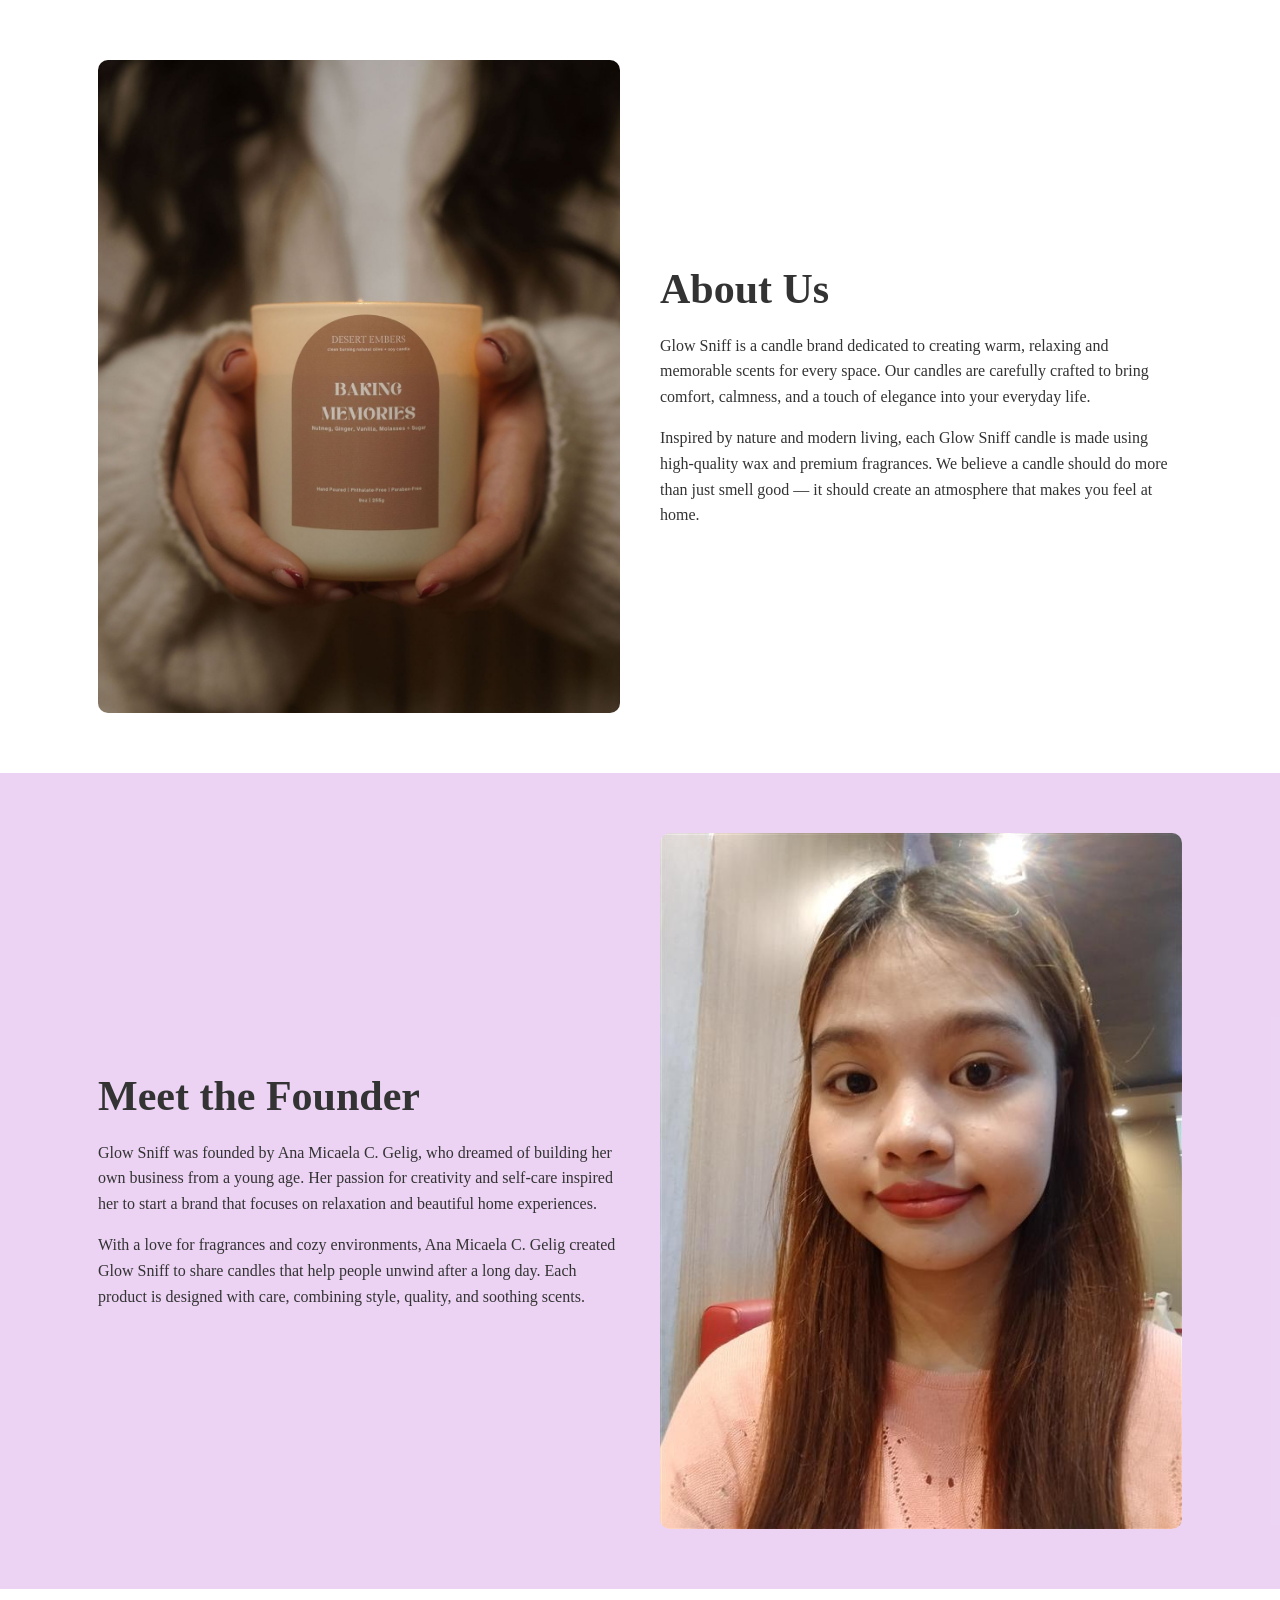
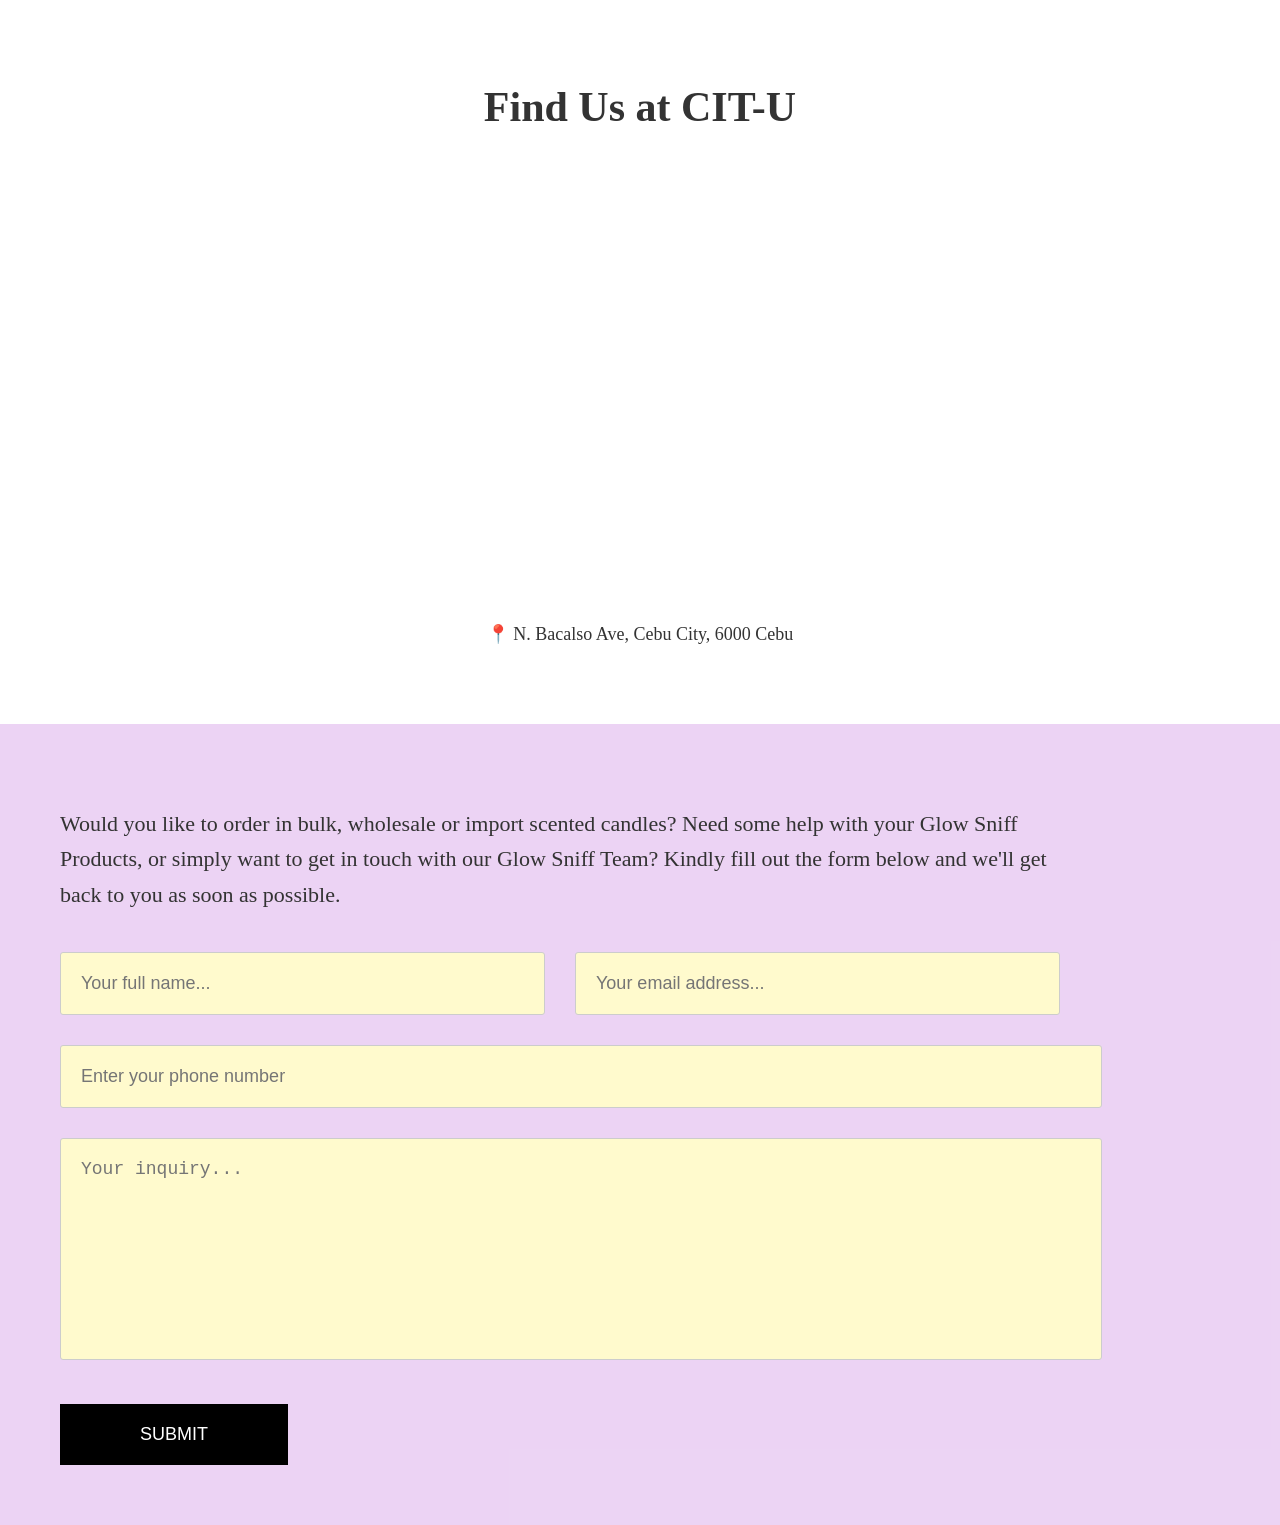
==== about.html @ e3b0517f "This is my original website" ====
<!DOCTYPE html>
<html lang="en">
<head>
<meta charset="UTF-8">
<meta name="viewport" content="width=device-width, initial-scale=1.0">
<title>About Glow Sniff</title>

<style>
 
body{
font-family: 'Times New Roman', Times, serif;
margin:0;
background-color: blanchedalmonds;
color:#333;
}
 
.section{
display:flex;
align-items:center;
justify-content:center;
padding:60px;
gap:40px;
}
 
.section img{
width:45%;
border-radius:10px;
}
 
.text{
width:45%;
}
 
h1{
font-size:42px;
margin-bottom:20px;
}
 
p{
line-height:1.6;
margin-bottom:15px;
}
 
/* Founder Section */
 
.founder{
background-color: rgba(234, 206, 243, 0.884);
}
 
/* Map Section */
 
.map-section{
padding:60px;
text-align:center;
}
 
.map-section iframe{
width:80%;
height:450px;
border:0;
border-radius:10px;
}
 
.address{
margin-top:15px;
font-size:18px;
}

/* CONTACT SECTION */

.contact-section{
padding:60px;
background: rgba(234, 206, 243, 0.884);
}

.contact-text{
font-size:22px;
margin-bottom:40px;
line-height:1.6;
max-width:1000px;
}

.contact-form{
max-width:1000px;
}

.row{
display:flex;
gap:30px;
margin-bottom:30px;
}

.contact-form input,
.contact-form textarea{
width:100%;
padding:20px;
background-color: lemonchiffon;
font-size:18px;
border:1px solid #ccc;
border-radius:3px;
}

.contact-form textarea{
height:180px;
resize:none;
margin-top:30px;
}

.contact-form button{
margin-top:40px;
background:black;
color:white;
padding:20px 80px;
border:none;
font-size:18px;
cursor:pointer;
}

.contact-form button:hover{
background:#333;
}


</style>
</head>
 
<body>

<!-- ABOUT US -->

<section class="section">

<img src="images/pic.jpg" alt="Glow Sniff Candles">

<div class="text">

<h1>About Us</h1>

<p>
Glow Sniff is a candle brand dedicated to creating warm, relaxing
and memorable scents for every space. Our candles are carefully
crafted to bring comfort, calmness, and a touch of elegance
into your everyday life.
</p>

<p>
Inspired by nature and modern living, each Glow Sniff candle is
made using high-quality wax and premium fragrances. We believe
a candle should do more than just smell good — it should create
an atmosphere that makes you feel at home.
</p>

</div>

</section>


<!-- MEET THE FOUNDER -->

<section class="section founder">

<div class="text">

<h1>Meet the Founder</h1>

<p>
Glow Sniff was founded by Ana Micaela C. Gelig, who dreamed of building her own
business from a young age. Her passion for creativity and self-care
inspired her to start a brand that focuses on relaxation and
beautiful home experiences.
</p>

<p>
With a love for fragrances and cozy environments, Ana Micaela C. Gelig created
Glow Sniff to share candles that help people unwind after a long
day. Each product is designed with care, combining style,
quality, and soothing scents.
</p>

</div>

<img src="images/picf.jpg" alt="Founder of Glow Sniff">

</section>


<!-- FIND US -->

<section class="map-section">

<h1>Find Us at CIT-U</h1>

<iframe
src="https://www.google.com/maps?q=Cebu+Institute+of+Technology+University&output=embed">
</iframe>

<p class="address">
📍 N. Bacalso Ave, Cebu City, 6000 Cebu
</p>

</section>

<!-- CONTACT FORM -->

<section class="contact-section">

<p class="contact-text">
Would you like to order in bulk, wholesale or import scented candles?
Need some help with your Glow Sniff Products, or simply want to get in touch
with our Glow Sniff Team? Kindly fill out the form below and we'll get back
to you as soon as possible.
</p>

<form class="contact-form">

<div class="row">
<input type="text" placeholder="Your full name..." required>
<input type="email" placeholder="Your email address..." required>
</div>

<input type="tel" placeholder="Enter your phone number">

<textarea placeholder="Your inquiry..."></textarea>

<button type="submit" class="submit">SUBMIT</button>

</form>

</section>

</body>
</html>
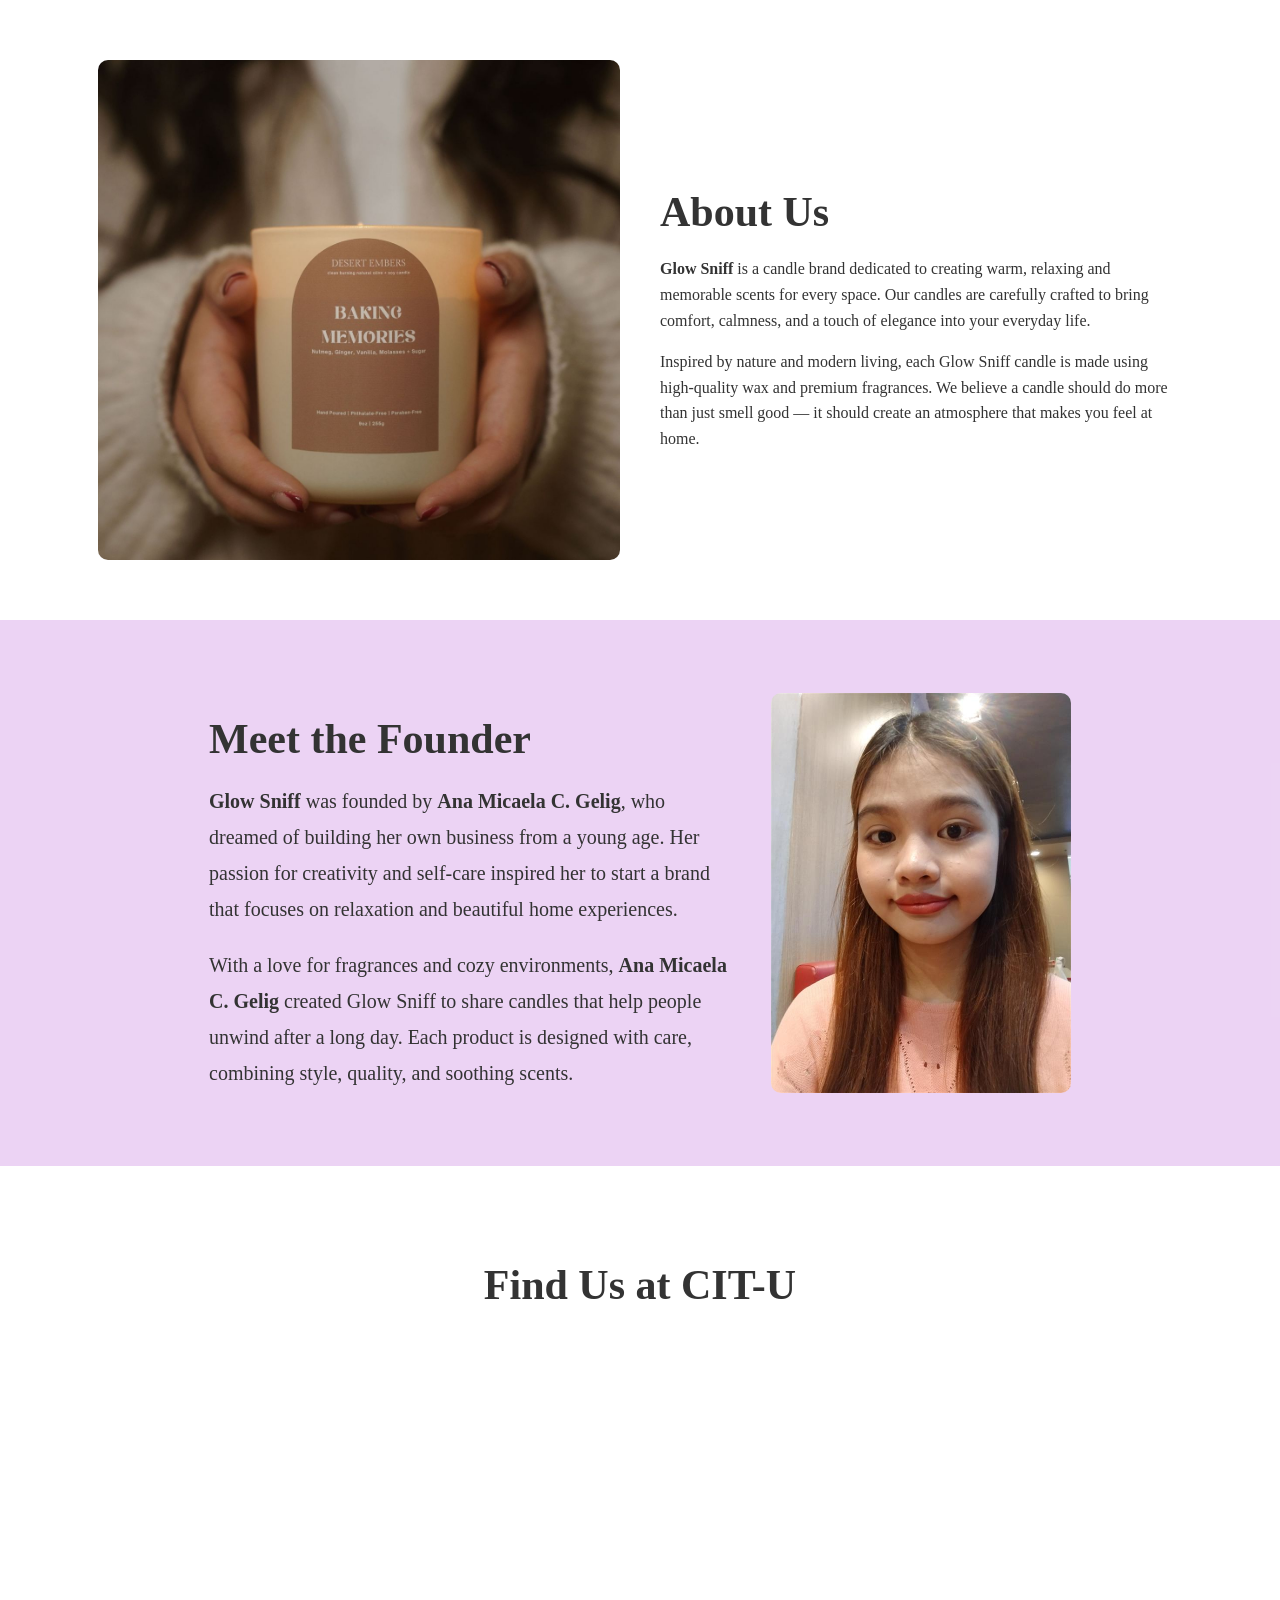
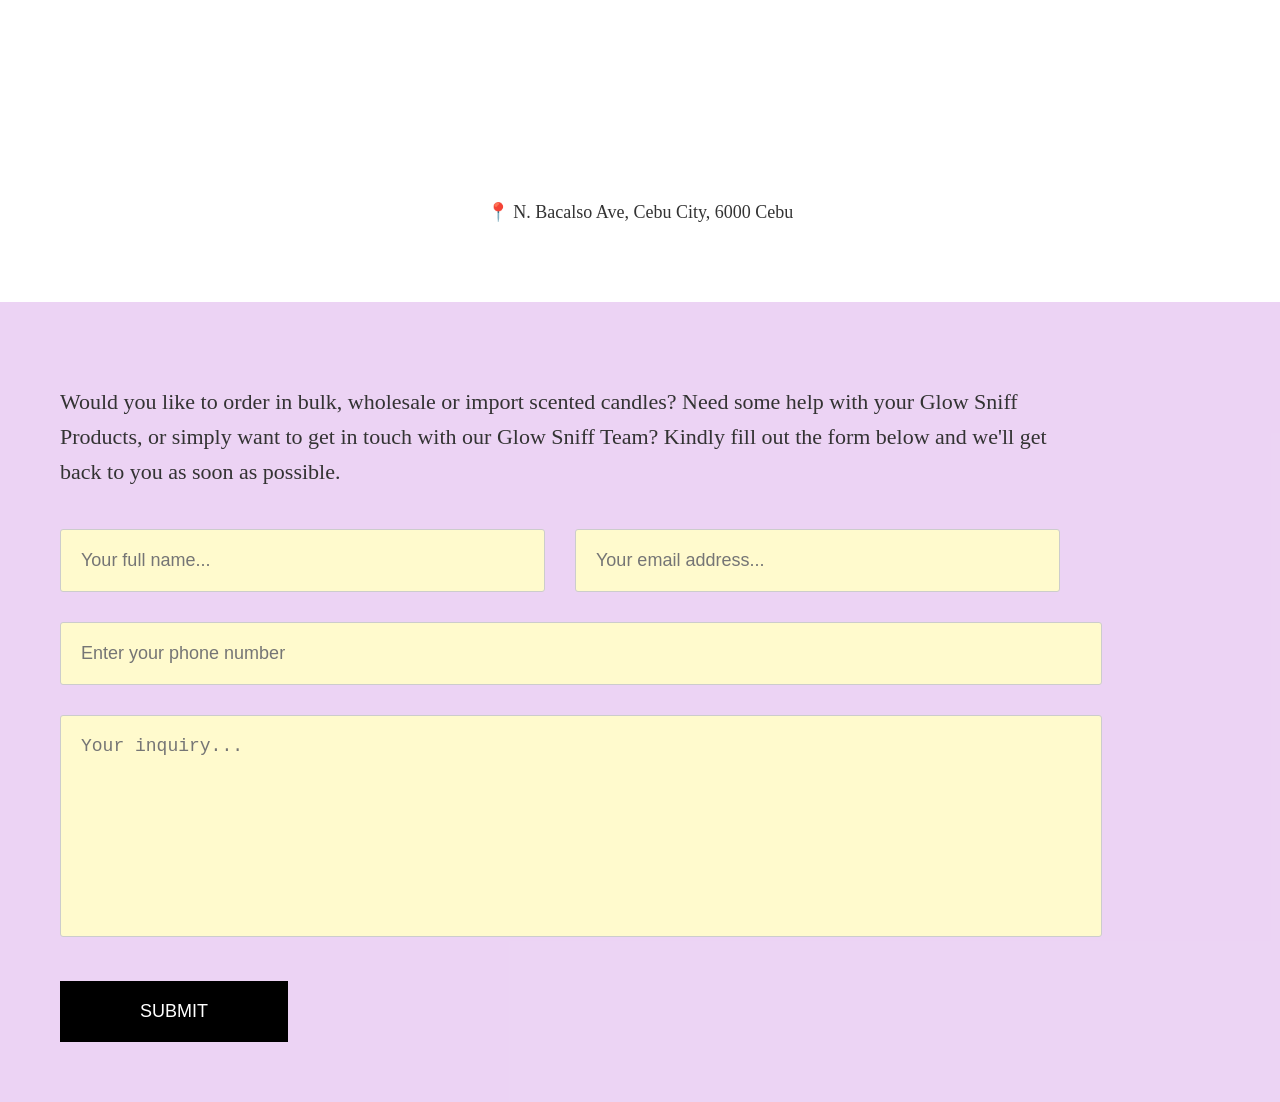
==== commit f4d8bc41: "Updated image and iframe layout" ====
--- a/about.html
+++ b/about.html
@@ -21,6 +21,13 @@
 padding:60px;
 gap:40px;
 }
+
+.section img {
+    height:500px;
+width:auto;
+object-fit:cover;
+border-radius:10px;
+}
  
 .section img{
 width:45%;
@@ -42,11 +49,24 @@
 }
  
 /* Founder Section */
+
+
  
 .founder{
 background-color: rgba(234, 206, 243, 0.884);
 }
- 
+
+.founder p{
+font-size:20px;
+line-height:1.8;
+}
+
+.founder img{
+height:400px;
+width:auto;
+object-fit:cover;
+border-radius:10px;
+}
 /* Map Section */
  
 .map-section{
@@ -137,7 +157,7 @@
 <h1>About Us</h1>
 
 <p>
-Glow Sniff is a candle brand dedicated to creating warm, relaxing
+<b>Glow Sniff </b> is a candle brand dedicated to creating warm, relaxing
 and memorable scents for every space. Our candles are carefully
 crafted to bring comfort, calmness, and a touch of elegance
 into your everyday life.
@@ -164,14 +184,14 @@
 <h1>Meet the Founder</h1>
 
 <p>
-Glow Sniff was founded by Ana Micaela C. Gelig, who dreamed of building her own
+<b>Glow Sniff</b> was founded by <b> Ana Micaela C. Gelig</b>, who dreamed of building her own
 business from a young age. Her passion for creativity and self-care
 inspired her to start a brand that focuses on relaxation and
 beautiful home experiences.
 </p>
 
 <p>
-With a love for fragrances and cozy environments, Ana Micaela C. Gelig created
+With a love for fragrances and cozy environments, <b> Ana Micaela C. Gelig </b>created
 Glow Sniff to share candles that help people unwind after a long
 day. Each product is designed with care, combining style,
 quality, and soothing scents.
@@ -179,7 +199,7 @@
 
 </div>
 
-<img src="images/picf.jpg" alt="Founder of Glow Sniff">
+<img src="images/picf.jpg" alt="Founder of Glow Sniff" class="nawng_sa_gwapa">
 
 </section>
 
